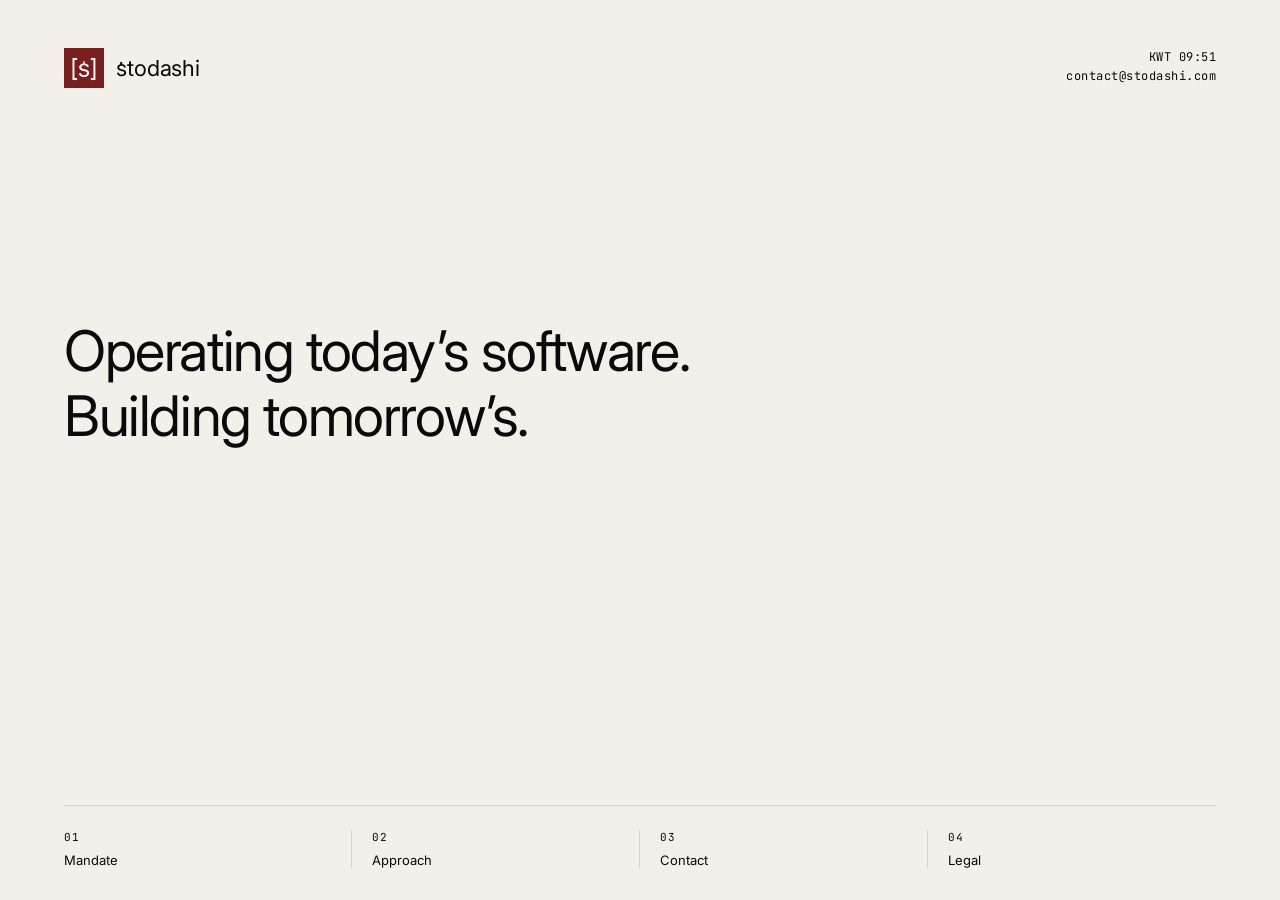
==== index.html @ 18bd7228 "Hero shifted to optical center; contact actions as hairline rows; live KWT clock; 200ms cross-fade" ====
<!DOCTYPE html>
<html lang="en">
<head>
  <meta charset="UTF-8" />
  <meta name="viewport" content="width=device-width, initial-scale=1.0" />
  <title>stodashi</title>
  <meta name="description" content="Operating today's software. Building tomorrow's." />
  <meta name="robots" content="index,follow" />
  <link rel="icon" type="image/png" href="/assets/stodashi-logo.png" />

  <link rel="preconnect" href="https://fonts.googleapis.com" />
  <link rel="preconnect" href="https://fonts.gstatic.com" crossorigin />
  <link
    href="https://fonts.googleapis.com/css2?family=Inter:wght@400&family=JetBrains+Mono:wght@400&display=swap"
    rel="stylesheet"
  />

  <style>
    :root {
      --obsidian: #0A0A0B;
      --graphite: #1A1A1C;
      --bone: #F2F0E8;
      --ash: #8C8C8F;
      --iron: #2A2A2D;
      --oxblood: #791F1F;

      --font-display: 'Inter', -apple-system, BlinkMacSystemFont, 'Helvetica Neue', sans-serif;
      --font-mono: 'JetBrains Mono', 'SF Mono', Menlo, Consolas, monospace;
    }

    *, *::before, *::after { box-sizing: border-box; }

    html, body {
      margin: 0;
      padding: 0;
      background: var(--obsidian);
      color: var(--bone);
      font-family: var(--font-display);
      font-weight: 400;
      -webkit-font-smoothing: antialiased;
      -moz-osx-font-smoothing: grayscale;
    }

    body {
      min-height: 100vh;
      display: flex;
      flex-direction: column;
      padding: 48px 64px 32px;
    }

    a { color: inherit; text-decoration: none; transition: color 120ms ease; }

    /* Header ---------------------------------------------------------------- */
    header {
      display: flex;
      justify-content: space-between;
      align-items: flex-start;
      margin-bottom: 80px;
    }

    .lockup {
      display: inline-flex;
      align-items: center;
      gap: 12px;
    }

    .lockup-mark {
      width: 40px;
      height: 40px;
      display: block;
    }

    .lockup-text {
      font-size: 22px;
      letter-spacing: -0.005em;
      color: var(--bone);
    }

    .stamp {
      font-family: var(--font-mono);
      font-size: 12px;
      color: var(--bone);
      text-align: right;
      letter-spacing: 0.04em;
      line-height: 1.6;
    }
    .stamp a { color: inherit; transition: color 120ms ease; }
    .stamp a:hover { color: var(--bone); }

    /* Hero ------------------------------------------------------------------ */
    main {
      flex: 1;
      display: flex;
      align-items: center;
      padding-bottom: 14vh;
    }

    .hero {
      font-size: 56px;
      line-height: 1.15;
      letter-spacing: -0.025em;
      color: var(--bone);
      max-width: 880px;
      margin: 0;
      font-weight: 400;
    }

    .hero .line { display: block; opacity: 0; }
    .hero .second { color: var(--ash); }

    @keyframes heroLineIn {
      from { opacity: 0; transform: translateY(8px); }
      to   { opacity: 1; transform: translateY(0); }
    }
    .hero .line-1 { animation: heroLineIn 720ms cubic-bezier(0.2, 0.7, 0.2, 1) 250ms forwards; }
    .hero .line-2 { animation: heroLineIn 720ms cubic-bezier(0.2, 0.7, 0.2, 1) 1050ms forwards; }
    @media (prefers-reduced-motion: reduce) {
      .hero .line { opacity: 1; animation: none; }
    }

    /* Index footer ---------------------------------------------------------- */
    .index {
      border-top: 1px solid var(--iron);
      padding-top: 24px;
      margin-top: 80px;
      display: grid;
      grid-template-columns: repeat(4, 1fr);
    }
    .index-item { padding: 0 20px; border-right: 1px solid var(--iron); }
    .index-item:first-child { padding-left: 0; }
    .index-item:last-child { padding-right: 0; border-right: none; }
    .index-item a { display: block; }
    .index-num {
      font-family: var(--font-mono);
      font-size: 11px;
      color: var(--ash);
      letter-spacing: 0.08em;
      margin-bottom: 8px;
      transition: color 120ms ease;
    }
    .index-title {
      font-size: 13px;
      color: var(--ash);
      letter-spacing: -0.005em;
      display: block;
      transition: color 120ms ease;
    }
    .index-item a:hover .index-num,
    .index-item a:hover .index-title { color: var(--bone); }

    @media (max-width: 720px) {
      body { padding: 32px 24px; }
      header { margin-bottom: 56px; }
      .hero { font-size: 26px; }
      .index {
        grid-template-columns: 1fr 1fr;
        gap: 24px 0;
        margin-top: 56px;
      }
      .index-item:nth-child(2) { border-right: none; padding-right: 0; }
      .index-item:nth-child(3) { padding-left: 0; border-right: 1px solid var(--iron); }
      .index-item:nth-child(4) { padding-right: 0; border-right: none; }
    }

    @media (max-width: 420px) {
      .index { grid-template-columns: 1fr; }
      .index-item {
        padding: 16px 0;
        border-right: none !important;
        border-bottom: 1px solid var(--iron);
      }
      .index-item:last-child { border-bottom: none; }
    }

    /* Page transition ------------------------------------------------------- */
    @view-transition { navigation: auto; }
    ::view-transition-old(root), ::view-transition-new(root) { animation-duration: 200ms; animation-timing-function: cubic-bezier(0.2, 0.6, 0.2, 1); }
    @keyframes pageFadeIn { from { opacity: 0; } to { opacity: 1; } }
    body { animation: pageFadeIn 200ms cubic-bezier(0.2, 0.6, 0.2, 1); }
    @supports (view-transition-name: none) { body { animation: none; } }
    @media (prefers-reduced-motion: reduce) { body { animation: none; } }
    .lockup-text .lockup-s { position: relative; display: inline-block; }
    .lockup-text .lockup-s::before { content: ""; position: absolute; top: 0.32em; left: 50%; transform: translateX(-50%); width: 0.075em; height: 0.13em; background: currentColor; }
    /* Inverted palette */
    body { --bone: #0A0A0B; --obsidian: #F2F0E8; --iron: #D6D4CD; --ash: #0A0A0B; }
  </style>
</head>
<body>
  <header>
    <a href="index.html" class="lockup" aria-label="Stodashi home">
      <img src="/assets/stodashi-logo.png" alt="" class="lockup-mark" width="40" height="40" />
      <span class="lockup-text"><span class="lockup-s">s</span>todashi</span>
    </a>
    <div class="stamp">
      <span id="local-time">KWT --:--</span><br />
      <a href="mailto:contact@stodashi.com">contact@stodashi.com</a>
    </div>
  </header>

  <main>
    <h1 class="hero">
      <span class="line line-1">Operating today&rsquo;s software.</span>
      <span class="line line-2 second">Building tomorrow&rsquo;s.</span>
    </h1>
  </main>

  <nav class="index" aria-label="Sections">
    <div class="index-item">
      <a href="mandate.html">
        <div class="index-num">01</div>
        <span class="index-title">Mandate</span>
      </a>
    </div>
    <div class="index-item">
      <a href="approach.html">
        <div class="index-num">02</div>
        <span class="index-title">Approach</span>
      </a>
    </div>
    <div class="index-item">
      <a href="contact.html">
        <div class="index-num">03</div>
        <span class="index-title">Contact</span>
      </a>
    </div>
    <div class="index-item">
      <a href="legal.html">
        <div class="index-num">04</div>
        <span class="index-title">Legal</span>
      </a>
    </div>
  </nav>
  <script src="/time.js" defer></script>
</body>
</html>
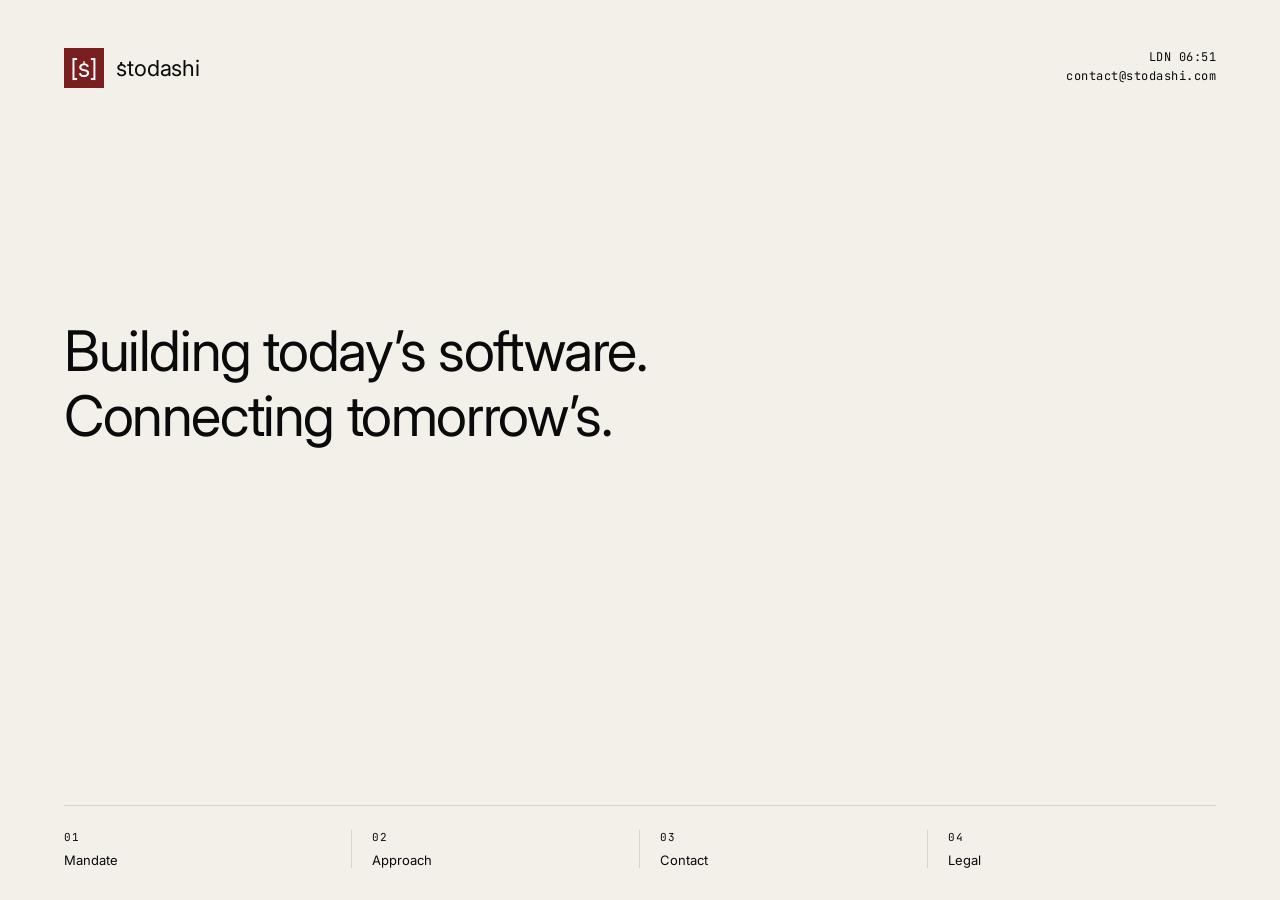
==== commit 736af3a5: "Reangle: London not Kuwait; mandate/lobby/console emphasize records hold; index hero Building/Connec" ====
--- a/index.html
+++ b/index.html
@@ -4,7 +4,7 @@
   <meta charset="UTF-8" />
   <meta name="viewport" content="width=device-width, initial-scale=1.0" />
   <title>stodashi</title>
-  <meta name="description" content="Operating today's software. Building tomorrow's." />
+  <meta name="description" content="Building today's software. Connecting tomorrow's." />
   <meta name="robots" content="index,follow" />
   <link rel="icon" type="image/png" href="/assets/stodashi-logo.png" />
 
@@ -192,15 +192,15 @@
       <span class="lockup-text"><span class="lockup-s">s</span>todashi</span>
     </a>
     <div class="stamp">
-      <span id="local-time">KWT --:--</span><br />
+      <span id="local-time">LDN --:--</span><br />
       <a href="mailto:contact@stodashi.com">contact@stodashi.com</a>
     </div>
   </header>
 
   <main>
     <h1 class="hero">
-      <span class="line line-1">Operating today&rsquo;s software.</span>
-      <span class="line line-2 second">Building tomorrow&rsquo;s.</span>
+      <span class="line line-1">Building today&rsquo;s software.</span>
+      <span class="line line-2 second">Connecting tomorrow&rsquo;s.</span>
     </h1>
   </main>
 
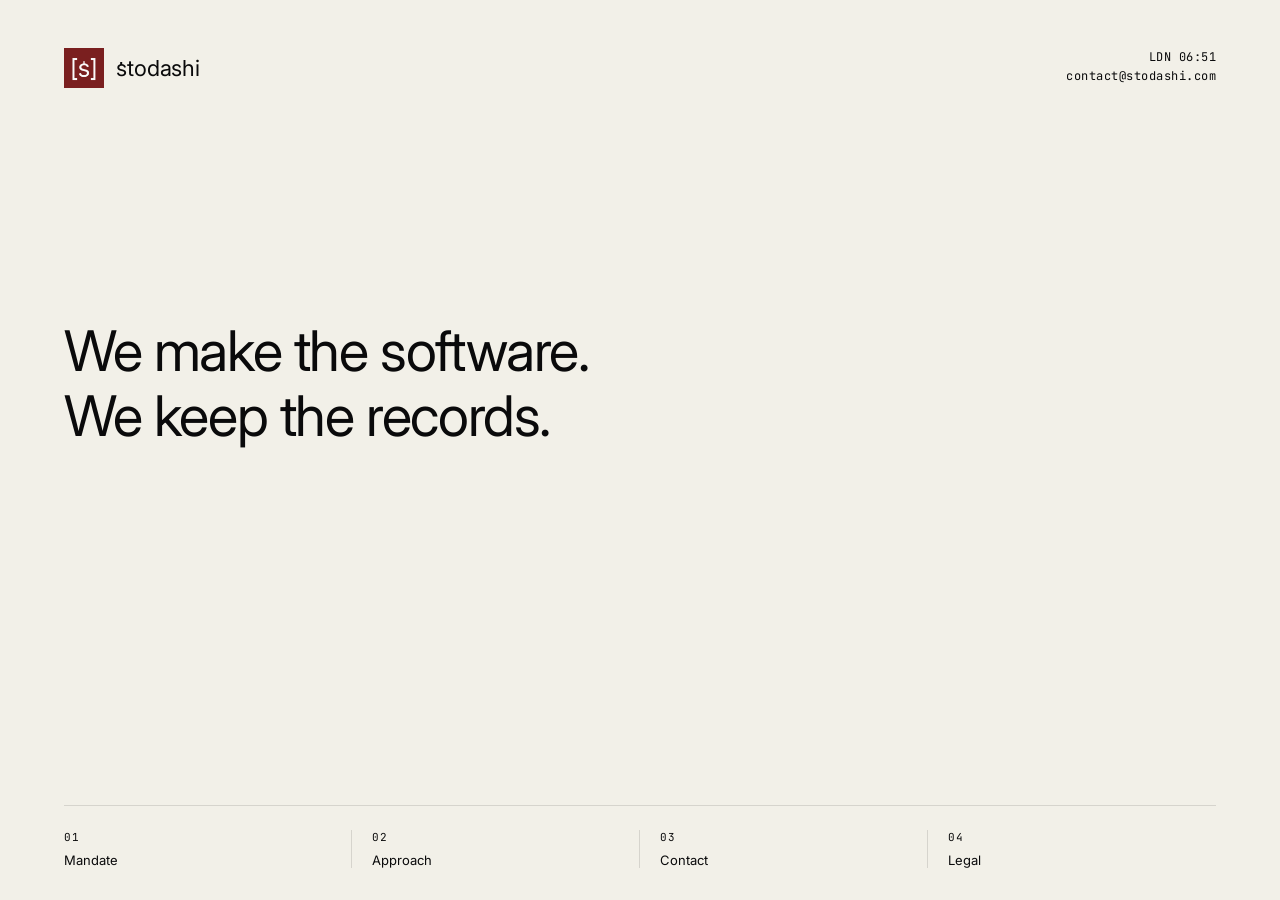
==== commit 7ef7d321: "Fresh rewrite across all pages: plainspoken voice, software-build + records-acquisition positioning" ====
--- a/index.html
+++ b/index.html
@@ -4,7 +4,7 @@
   <meta charset="UTF-8" />
   <meta name="viewport" content="width=device-width, initial-scale=1.0" />
   <title>stodashi</title>
-  <meta name="description" content="Building today's software. Connecting tomorrow's." />
+  <meta name="description" content="Stodashi makes software for institutions and acquires the records that run on it." />
   <meta name="robots" content="index,follow" />
   <link rel="icon" type="image/png" href="/assets/stodashi-logo.png" />
 
@@ -199,8 +199,8 @@
 
   <main>
     <h1 class="hero">
-      <span class="line line-1">Building today&rsquo;s software.</span>
-      <span class="line line-2 second">Connecting tomorrow&rsquo;s.</span>
+      <span class="line line-1">We make the software.</span>
+      <span class="line line-2 second">We keep the records.</span>
     </h1>
   </main>
 
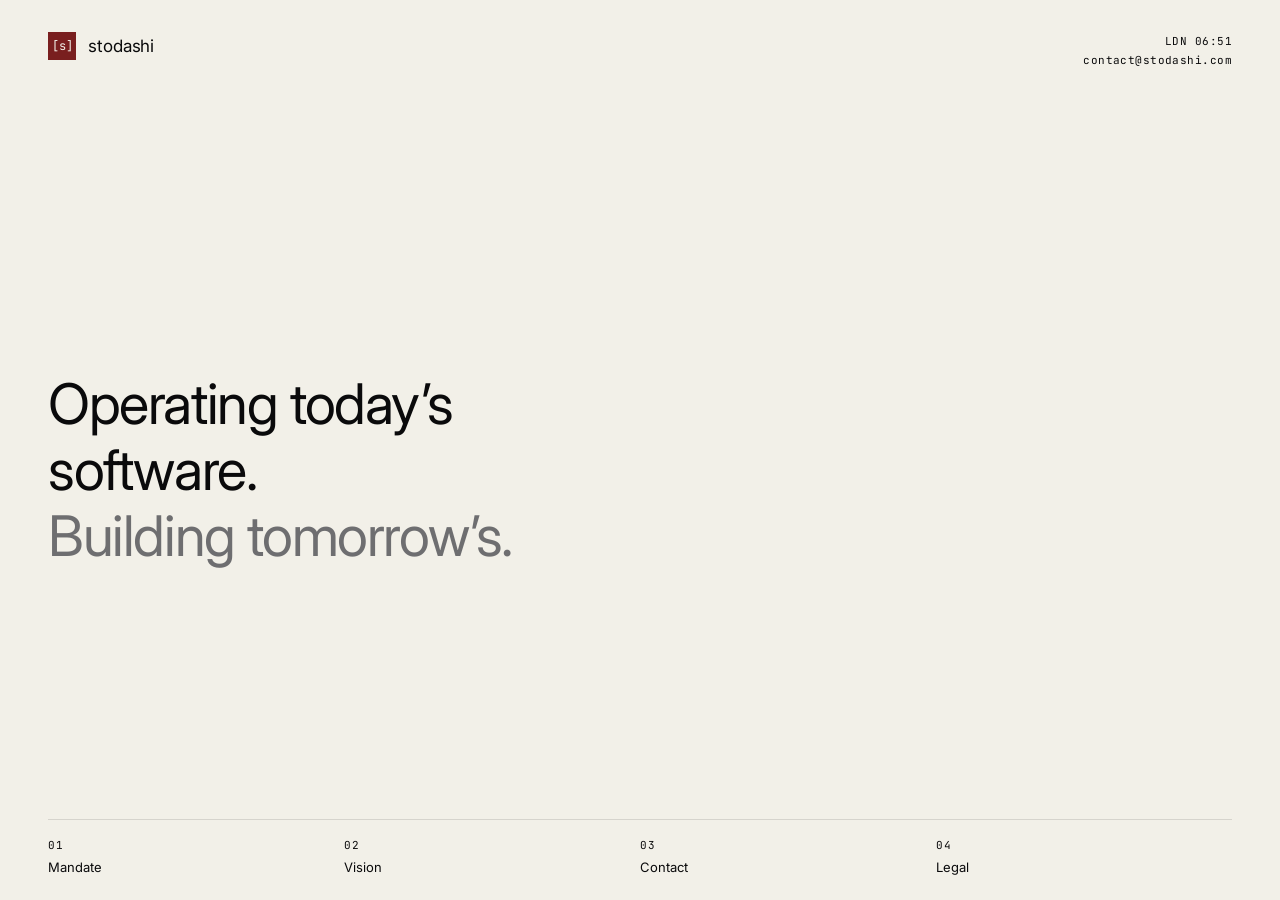
==== commit 230a55d3: "Full redesign: new shared stylesheet, [s] CSS lockup, Vision page added, Privacy + Terms split out, " ====
--- a/index.html
+++ b/index.html
@@ -4,232 +4,206 @@
   <meta charset="UTF-8" />
   <meta name="viewport" content="width=device-width, initial-scale=1.0" />
   <title>stodashi</title>
-  <meta name="description" content="Stodashi makes software for institutions and acquires the records that run on it." />
+  <meta name="description" content="Operating today's software. Building tomorrow's." />
   <meta name="robots" content="index,follow" />
   <link rel="icon" type="image/png" href="/assets/stodashi-logo.png" />
-
   <link rel="preconnect" href="https://fonts.googleapis.com" />
   <link rel="preconnect" href="https://fonts.gstatic.com" crossorigin />
-  <link
-    href="https://fonts.googleapis.com/css2?family=Inter:wght@400&family=JetBrains+Mono:wght@400&display=swap"
-    rel="stylesheet"
-  />
-
+  <link href="https://fonts.googleapis.com/css2?family=Inter:wght@400&family=JetBrains+Mono:wght@400&display=swap" rel="stylesheet" />
   <style>
-    :root {
-      --obsidian: #0A0A0B;
-      --graphite: #1A1A1C;
-      --bone: #F2F0E8;
-      --ash: #8C8C8F;
-      --iron: #2A2A2D;
-      --oxblood: #791F1F;
-
-      --font-display: 'Inter', -apple-system, BlinkMacSystemFont, 'Helvetica Neue', sans-serif;
-      --font-mono: 'JetBrains Mono', 'SF Mono', Menlo, Consolas, monospace;
-    }
-
-    *, *::before, *::after { box-sizing: border-box; }
-
-    html, body {
-      margin: 0;
-      padding: 0;
-      background: var(--obsidian);
-      color: var(--bone);
-      font-family: var(--font-display);
-      font-weight: 400;
-      -webkit-font-smoothing: antialiased;
-      -moz-osx-font-smoothing: grayscale;
-    }
-
-    body {
-      min-height: 100vh;
-      display: flex;
-      flex-direction: column;
-      padding: 48px 64px 32px;
-    }
-
-    a { color: inherit; text-decoration: none; transition: color 120ms ease; }
-
-    /* Header ---------------------------------------------------------------- */
-    header {
-      display: flex;
-      justify-content: space-between;
-      align-items: flex-start;
-      margin-bottom: 80px;
-    }
-
-    .lockup {
-      display: inline-flex;
-      align-items: center;
-      gap: 12px;
-    }
-
-    .lockup-mark {
-      width: 40px;
-      height: 40px;
-      display: block;
-    }
-
-    .lockup-text {
-      font-size: 22px;
-      letter-spacing: -0.005em;
-      color: var(--bone);
-    }
-
-    .stamp {
-      font-family: var(--font-mono);
-      font-size: 12px;
-      color: var(--bone);
-      text-align: right;
-      letter-spacing: 0.04em;
-      line-height: 1.6;
-    }
-    .stamp a { color: inherit; transition: color 120ms ease; }
-    .stamp a:hover { color: var(--bone); }
-
-    /* Hero ------------------------------------------------------------------ */
-    main {
-      flex: 1;
-      display: flex;
-      align-items: center;
-      padding-bottom: 14vh;
-    }
-
-    .hero {
-      font-size: 56px;
-      line-height: 1.15;
-      letter-spacing: -0.025em;
-      color: var(--bone);
-      max-width: 880px;
-      margin: 0;
-      font-weight: 400;
-    }
-
-    .hero .line { display: block; opacity: 0; }
-    .hero .second { color: var(--ash); }
-
-    @keyframes heroLineIn {
-      from { opacity: 0; transform: translateY(8px); }
-      to   { opacity: 1; transform: translateY(0); }
-    }
-    .hero .line-1 { animation: heroLineIn 720ms cubic-bezier(0.2, 0.7, 0.2, 1) 250ms forwards; }
-    .hero .line-2 { animation: heroLineIn 720ms cubic-bezier(0.2, 0.7, 0.2, 1) 1050ms forwards; }
-    @media (prefers-reduced-motion: reduce) {
-      .hero .line { opacity: 1; animation: none; }
-    }
-
-    /* Index footer ---------------------------------------------------------- */
-    .index {
-      border-top: 1px solid var(--iron);
-      padding-top: 24px;
-      margin-top: 80px;
-      display: grid;
-      grid-template-columns: repeat(4, 1fr);
-    }
-    .index-item { padding: 0 20px; border-right: 1px solid var(--iron); }
-    .index-item:first-child { padding-left: 0; }
-    .index-item:last-child { padding-right: 0; border-right: none; }
-    .index-item a { display: block; }
-    .index-num {
-      font-family: var(--font-mono);
-      font-size: 11px;
-      color: var(--ash);
-      letter-spacing: 0.08em;
-      margin-bottom: 8px;
-      transition: color 120ms ease;
-    }
-    .index-title {
-      font-size: 13px;
-      color: var(--ash);
-      letter-spacing: -0.005em;
-      display: block;
-      transition: color 120ms ease;
-    }
-    .index-item a:hover .index-num,
-    .index-item a:hover .index-title { color: var(--bone); }
-
-    @media (max-width: 720px) {
-      body { padding: 32px 24px; }
-      header { margin-bottom: 56px; }
-      .hero { font-size: 26px; }
-      .index {
-        grid-template-columns: 1fr 1fr;
-        gap: 24px 0;
-        margin-top: 56px;
-      }
-      .index-item:nth-child(2) { border-right: none; padding-right: 0; }
-      .index-item:nth-child(3) { padding-left: 0; border-right: 1px solid var(--iron); }
-      .index-item:nth-child(4) { padding-right: 0; border-right: none; }
-    }
-
-    @media (max-width: 420px) {
-      .index { grid-template-columns: 1fr; }
-      .index-item {
-        padding: 16px 0;
-        border-right: none !important;
-        border-bottom: 1px solid var(--iron);
-      }
-      .index-item:last-child { border-bottom: none; }
-    }
-
-    /* Page transition ------------------------------------------------------- */
-    @view-transition { navigation: auto; }
-    ::view-transition-old(root), ::view-transition-new(root) { animation-duration: 200ms; animation-timing-function: cubic-bezier(0.2, 0.6, 0.2, 1); }
-    @keyframes pageFadeIn { from { opacity: 0; } to { opacity: 1; } }
-    body { animation: pageFadeIn 200ms cubic-bezier(0.2, 0.6, 0.2, 1); }
-    @supports (view-transition-name: none) { body { animation: none; } }
-    @media (prefers-reduced-motion: reduce) { body { animation: none; } }
-    .lockup-text .lockup-s { position: relative; display: inline-block; }
-    .lockup-text .lockup-s::before { content: ""; position: absolute; top: 0.32em; left: 50%; transform: translateX(-50%); width: 0.075em; height: 0.13em; background: currentColor; }
-    /* Inverted palette */
-    body { --bone: #0A0A0B; --obsidian: #F2F0E8; --iron: #D6D4CD; --ash: #0A0A0B; }
+/* ==========================================================================
+   stodashi — stylesheet
+   Light cream background, dark text, hairline rules, mono accents.
+   No shadows, no gradients, no rounded corners >2px.
+   ========================================================================== */
+
+:root {
+  --obsidian: #0A0A0B;
+  --bone: #F2F0E8;
+  --ash: #6E6E70;
+  --hairline: #D6D4CD;
+  --oxblood: #791F1F;
+
+  --font-display: 'Inter', -apple-system, BlinkMacSystemFont, 'Helvetica Neue', sans-serif;
+  --font-mono: 'JetBrains Mono', ui-monospace, 'SF Mono', Menlo, Consolas, monospace;
+}
+
+* { box-sizing: border-box; }
+html, body { margin: 0; padding: 0; }
+
+html { font-size: 16px; -webkit-font-smoothing: antialiased; -moz-osx-font-smoothing: grayscale; }
+
+body {
+  background: var(--bone);
+  color: var(--obsidian);
+  font-family: var(--font-display);
+  font-weight: 400;
+  letter-spacing: -0.005em;
+  min-height: 100vh;
+  display: flex;
+  flex-direction: column;
+  padding: 32px 48px 24px;
+}
+
+a { color: inherit; text-decoration: none; transition: color 200ms ease, border-color 200ms ease; }
+::selection { background: var(--obsidian); color: var(--bone); }
+
+/* ==========================================================================
+   Site header — same on every page
+   ========================================================================== */
+.site-header {
+  display: flex;
+  justify-content: space-between;
+  align-items: flex-start;
+  margin-bottom: 88px;
+}
+
+.lockup { display: inline-flex; align-items: center; gap: 12px; }
+
+.lockup-mark {
+  width: 28px;
+  height: 28px;
+  background: var(--oxblood);
+  color: var(--bone);
+  display: inline-flex;
+  align-items: center;
+  justify-content: center;
+  font-family: var(--font-mono);
+  font-size: 12px;
+  letter-spacing: 0;
+  line-height: 1;
+}
+
+.lockup-text { font-size: 17px; letter-spacing: -0.005em; color: var(--obsidian); }
+
+.stamp {
+  font-family: var(--font-mono);
+  font-size: 11px;
+  text-align: right;
+  letter-spacing: 0.04em;
+  line-height: 1.7;
+  color: var(--obsidian);
+}
+.stamp a:hover { color: var(--obsidian); }
+
+main { flex: 1; display: flex; flex-direction: column; }
+
+/* ==========================================================================
+   Bottom-edge index — same on every page
+   ========================================================================== */
+.index {
+  margin-top: auto;
+  display: grid;
+  grid-template-columns: repeat(4, 1fr);
+  border-top: 1px solid var(--hairline);
+  padding-top: 18px;
+}
+.index-item { padding-right: 24px; }
+.index-item .num {
+  font-family: var(--font-mono);
+  font-size: 11px;
+  letter-spacing: 0.08em;
+  color: var(--obsidian);
+  margin-bottom: 4px;
+  display: block;
+}
+.index-item .name { font-size: 13px; letter-spacing: -0.005em; color: var(--obsidian); }
+.index-item.current a { pointer-events: none; }
+.index-item.current .num::after { content: '  ·'; }
+
+/* ==========================================================================
+   PAGE: Lobby (index) — single statement, vertically centered, lots of air
+   ========================================================================== */
+.lobby {
+  flex: 1;
+  display: flex;
+  align-items: center;
+  padding: 4vh 0 8vh;
+}
+
+.lobby-statement {
+  font-size: clamp(2rem, 4.6vw, 3.5rem);
+  line-height: 1.18;
+  letter-spacing: -0.025em;
+  font-weight: 400;
+  margin: 0;
+  max-width: 18ch;
+}
+
+.lobby-statement .second { color: var(--ash); display: block; }
+
+/* ==========================================================================
+   Page transition fade
+   ========================================================================== */
+@keyframes pageFadeIn { from { opacity: 0; } to { opacity: 1; } }
+body { animation: pageFadeIn 240ms cubic-bezier(.2,.6,.2,1); }
+@media (prefers-reduced-motion: reduce) { body { animation: none; } }
+
+/* ==========================================================================
+   Responsive
+   ========================================================================== */
+@media (max-width: 720px) {
+  body { padding: 24px 20px; }
+  .site-header { margin-bottom: 56px; }
+  .stamp { font-size: 10px; }
+
+  .lobby-statement { font-size: 26px; max-width: 16ch; }
+
+  .index { grid-template-columns: 1fr 1fr; gap: 18px 0; }
+  .index-item { padding-right: 12px; }
+  .index-item:nth-child(odd) { padding-right: 0; }
+}
   </style>
 </head>
 <body>
-  <header>
+  <header class="site-header">
     <a href="index.html" class="lockup" aria-label="Stodashi home">
-      <img src="/assets/stodashi-logo.png" alt="" class="lockup-mark" width="40" height="40" />
-      <span class="lockup-text"><span class="lockup-s">s</span>todashi</span>
+      <span class="lockup-mark" aria-hidden="true">[s]</span>
+      <span class="lockup-text">stodashi</span>
     </a>
     <div class="stamp">
-      <span id="local-time">LDN --:--</span><br />
+      <span id="local-time">LDN &mdash;:&mdash;</span><br />
       <a href="mailto:contact@stodashi.com">contact@stodashi.com</a>
     </div>
   </header>
 
   <main>
-    <h1 class="hero">
-      <span class="line line-1">We make the software.</span>
-      <span class="line line-2 second">We keep the records.</span>
-    </h1>
+    <section class="lobby" aria-label="Statement">
+      <h1 class="lobby-statement">
+        Operating today&rsquo;s software.<span class="second">Building tomorrow&rsquo;s.</span>
+      </h1>
+    </section>
   </main>
 
   <nav class="index" aria-label="Sections">
     <div class="index-item">
-      <a href="mandate.html">
-        <div class="index-num">01</div>
-        <span class="index-title">Mandate</span>
-      </a>
-    </div>
-    <div class="index-item">
-      <a href="approach.html">
-        <div class="index-num">02</div>
-        <span class="index-title">Approach</span>
-      </a>
-    </div>
-    <div class="index-item">
-      <a href="contact.html">
-        <div class="index-num">03</div>
-        <span class="index-title">Contact</span>
-      </a>
-    </div>
-    <div class="index-item">
-      <a href="legal.html">
-        <div class="index-num">04</div>
-        <span class="index-title">Legal</span>
-      </a>
+      <a href="mandate.html"><span class="num">01</span><span class="name">Mandate</span></a>
+    </div>
+    <div class="index-item">
+      <a href="vision.html"><span class="num">02</span><span class="name">Vision</span></a>
+    </div>
+    <div class="index-item">
+      <a href="contact.html"><span class="num">03</span><span class="name">Contact</span></a>
+    </div>
+    <div class="index-item">
+      <a href="legal.html"><span class="num">04</span><span class="name">Legal</span></a>
     </div>
   </nav>
-  <script src="/time.js" defer></script>
+
+  <script>
+    (function () {
+      var el = document.getElementById('local-time');
+      if (!el) return;
+      var fmt = new Intl.DateTimeFormat('en-GB', {
+        timeZone: 'Europe/London',
+        hour: '2-digit',
+        minute: '2-digit',
+        hour12: false
+      });
+      function tick() { el.textContent = 'LDN ' + fmt.format(new Date()); }
+      tick();
+      setInterval(tick, 60000);
+    })();
+  </script>
 </body>
 </html>
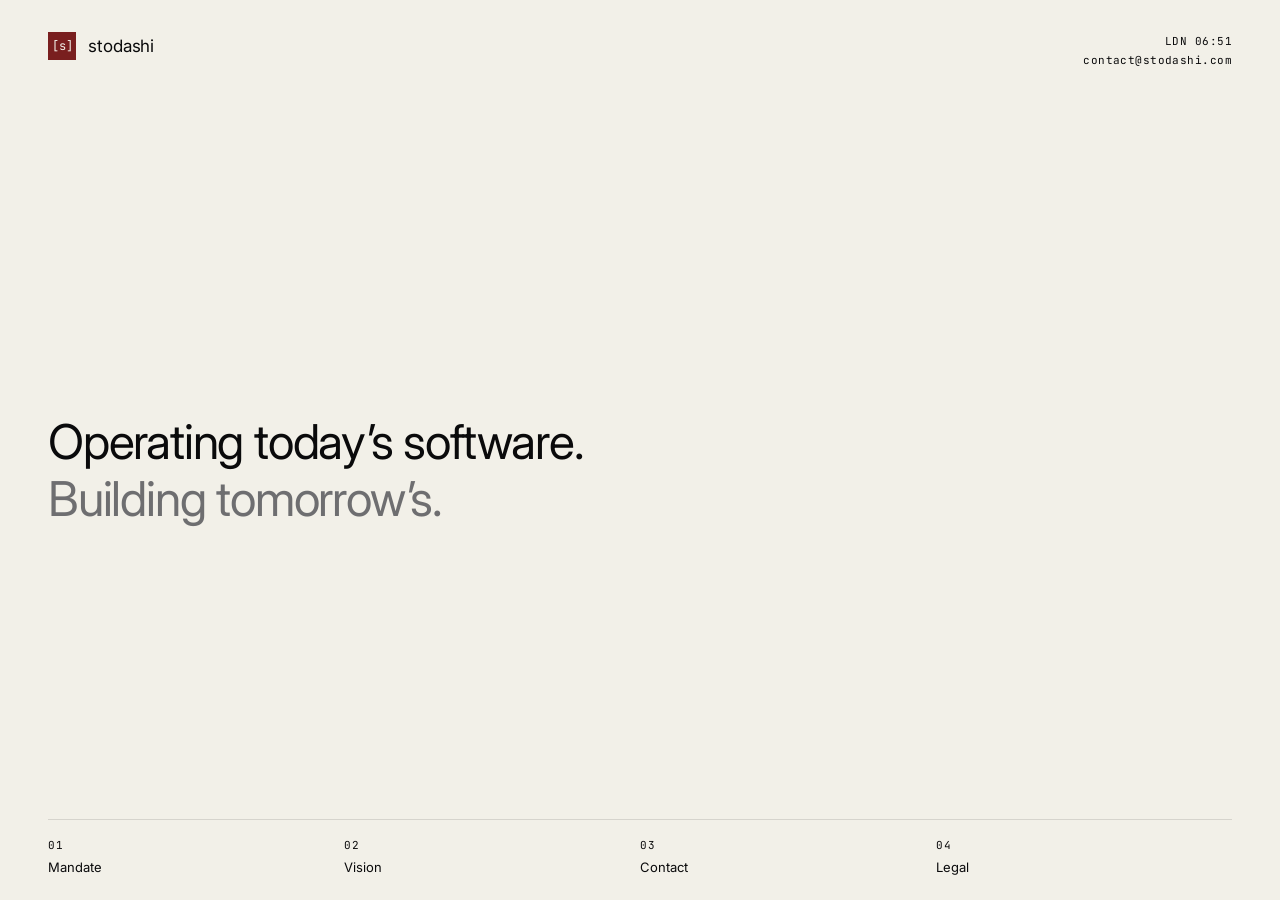
==== commit 78df951e: "Index hero: each line on its own line, both at 48px (32px mobile), staggered fade-in" ====
--- a/index.html
+++ b/index.html
@@ -122,15 +122,30 @@
 }
 
 .lobby-statement {
-  font-size: clamp(2rem, 4.6vw, 3.5rem);
-  line-height: 1.18;
+  font-size: 48px;
+  line-height: 1.2;
   letter-spacing: -0.025em;
   font-weight: 400;
   margin: 0;
-  max-width: 18ch;
-}
-
-.lobby-statement .second { color: var(--ash); display: block; }
+}
+
+.lobby-statement .first,
+.lobby-statement .second {
+  display: block;
+  opacity: 0;
+  animation: heroLineIn 720ms cubic-bezier(.2,.7,.2,1) forwards;
+}
+.lobby-statement .first  { animation-delay: 200ms; }
+.lobby-statement .second { animation-delay: 900ms; color: var(--ash); }
+
+@keyframes heroLineIn {
+  from { opacity: 0; transform: translateY(8px); }
+  to   { opacity: 1; transform: translateY(0); }
+}
+@media (prefers-reduced-motion: reduce) {
+  .lobby-statement .first,
+  .lobby-statement .second { opacity: 1; animation: none; }
+}
 
 /* ==========================================================================
    Page transition fade
@@ -147,7 +162,7 @@
   .site-header { margin-bottom: 56px; }
   .stamp { font-size: 10px; }
 
-  .lobby-statement { font-size: 26px; max-width: 16ch; }
+  .lobby-statement { font-size: 32px; }
 
   .index { grid-template-columns: 1fr 1fr; gap: 18px 0; }
   .index-item { padding-right: 12px; }
@@ -170,7 +185,8 @@
   <main>
     <section class="lobby" aria-label="Statement">
       <h1 class="lobby-statement">
-        Operating today&rsquo;s software.<span class="second">Building tomorrow&rsquo;s.</span>
+        <span class="first">Operating today&rsquo;s software.</span>
+        <span class="second">Building tomorrow&rsquo;s.</span>
       </h1>
     </section>
   </main>
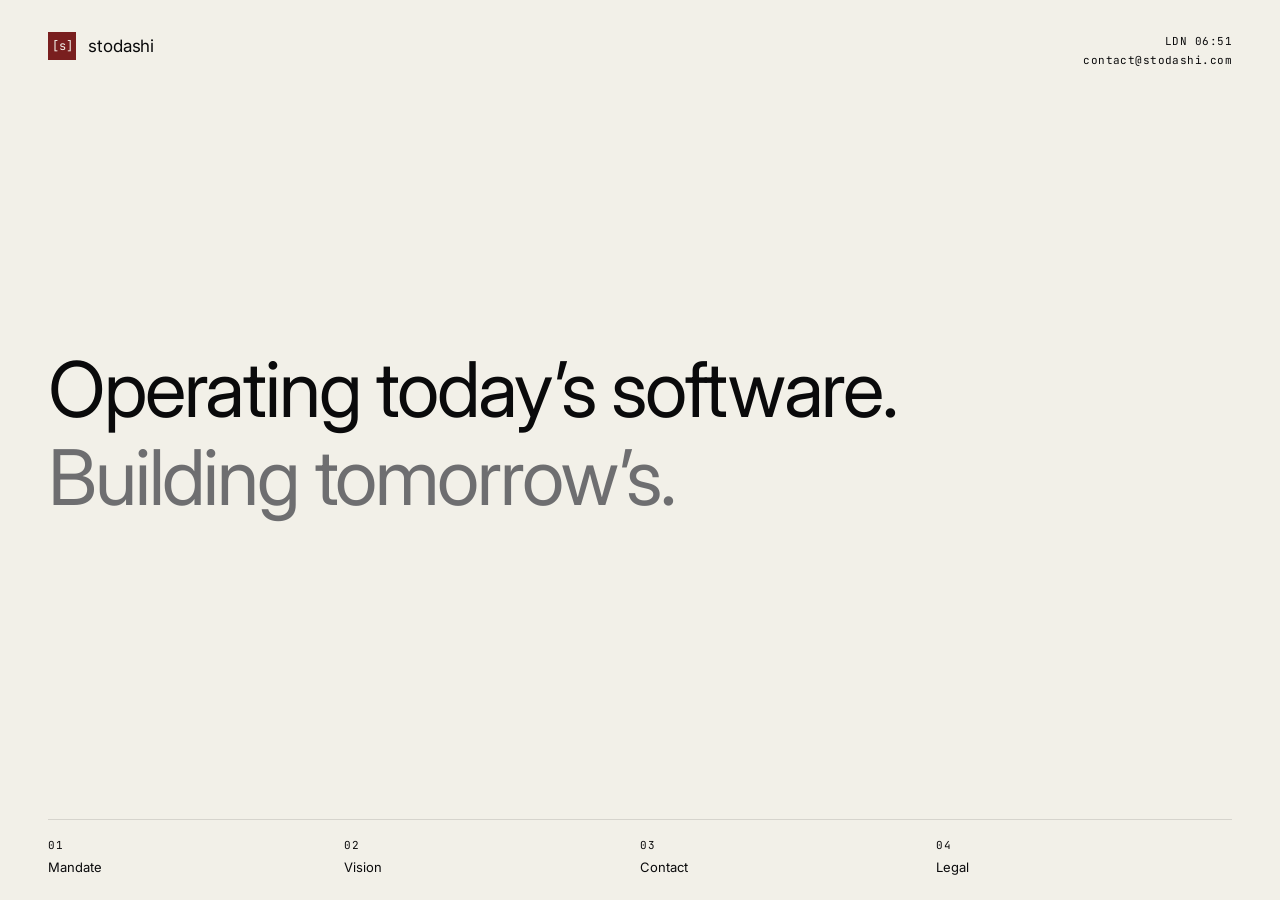
==== commit 43f3f548: "Mandate body+tag centered between heading and footer; index hero bigger (clamp 40-80px) and lifted t" ====
--- a/index.html
+++ b/index.html
@@ -118,13 +118,13 @@
   flex: 1;
   display: flex;
   align-items: center;
-  padding: 4vh 0 8vh;
+  padding-bottom: 12vh;
 }
 
 .lobby-statement {
-  font-size: 48px;
-  line-height: 1.2;
-  letter-spacing: -0.025em;
+  font-size: clamp(40px, 6vw, 80px);
+  line-height: 1.15;
+  letter-spacing: -0.028em;
   font-weight: 400;
   margin: 0;
 }
@@ -162,7 +162,7 @@
   .site-header { margin-bottom: 56px; }
   .stamp { font-size: 10px; }
 
-  .lobby-statement { font-size: 32px; }
+  .lobby-statement { font-size: 36px; }
 
   .index { grid-template-columns: 1fr 1fr; gap: 18px 0; }
   .index-item { padding-right: 12px; }
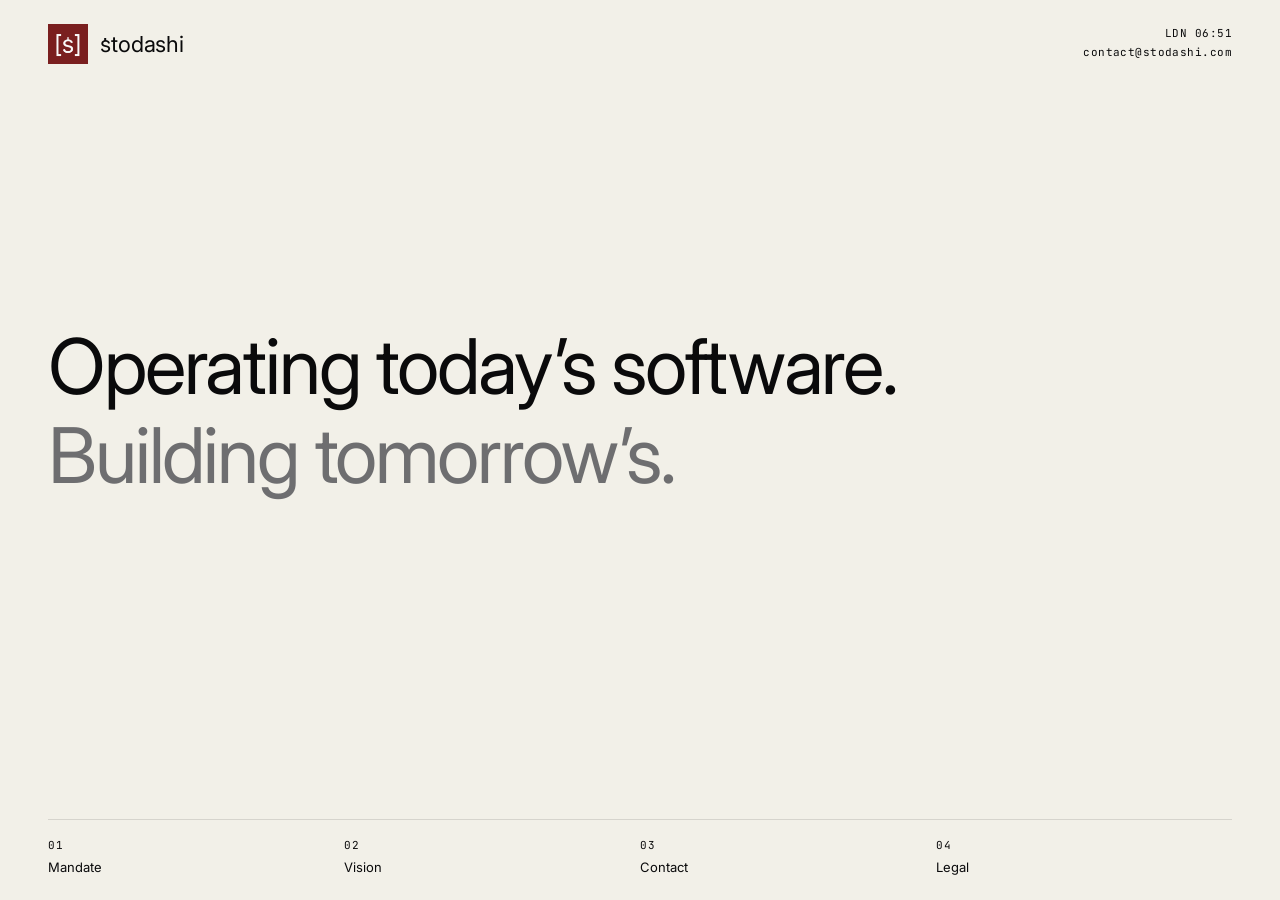
==== commit 365f93a0: "Restore PNG logo + s-tick wordmark; reduce header padding for less scroll; vision page bigger + drop" ====
--- a/index.html
+++ b/index.html
@@ -42,7 +42,7 @@
   min-height: 100vh;
   display: flex;
   flex-direction: column;
-  padding: 32px 48px 24px;
+  padding: 24px 48px 24px;
 }
 
 a { color: inherit; text-decoration: none; transition: color 200ms ease, border-color 200ms ease; }
@@ -55,26 +55,14 @@
   display: flex;
   justify-content: space-between;
   align-items: flex-start;
-  margin-bottom: 88px;
+  margin-bottom: 48px;
 }
 
 .lockup { display: inline-flex; align-items: center; gap: 12px; }
 
-.lockup-mark {
-  width: 28px;
-  height: 28px;
-  background: var(--oxblood);
-  color: var(--bone);
-  display: inline-flex;
-  align-items: center;
-  justify-content: center;
-  font-family: var(--font-mono);
-  font-size: 12px;
-  letter-spacing: 0;
-  line-height: 1;
-}
-
-.lockup-text { font-size: 17px; letter-spacing: -0.005em; color: var(--obsidian); }
+.lockup-mark { width: 40px; height: 40px; display: block; }
+
+.lockup-text { font-size: 22px; letter-spacing: -0.005em; color: var(--obsidian); }
 
 .stamp {
   font-family: var(--font-mono);
@@ -168,13 +156,15 @@
   .index-item { padding-right: 12px; }
   .index-item:nth-child(odd) { padding-right: 0; }
 }
+    .lockup-text .lockup-s { position: relative; display: inline-block; }
+    .lockup-text .lockup-s::before { content: ""; position: absolute; top: 0.32em; left: 50%; transform: translateX(-50%); width: 0.075em; height: 0.13em; background: currentColor; }
   </style>
 </head>
 <body>
   <header class="site-header">
     <a href="index.html" class="lockup" aria-label="Stodashi home">
-      <span class="lockup-mark" aria-hidden="true">[s]</span>
-      <span class="lockup-text">stodashi</span>
+      <img src="/assets/stodashi-logo.png" alt="" class="lockup-mark" width="40" height="40" />
+      <span class="lockup-text"><span class="lockup-s">s</span>todashi</span>
     </a>
     <div class="stamp">
       <span id="local-time">LDN &mdash;:&mdash;</span><br />
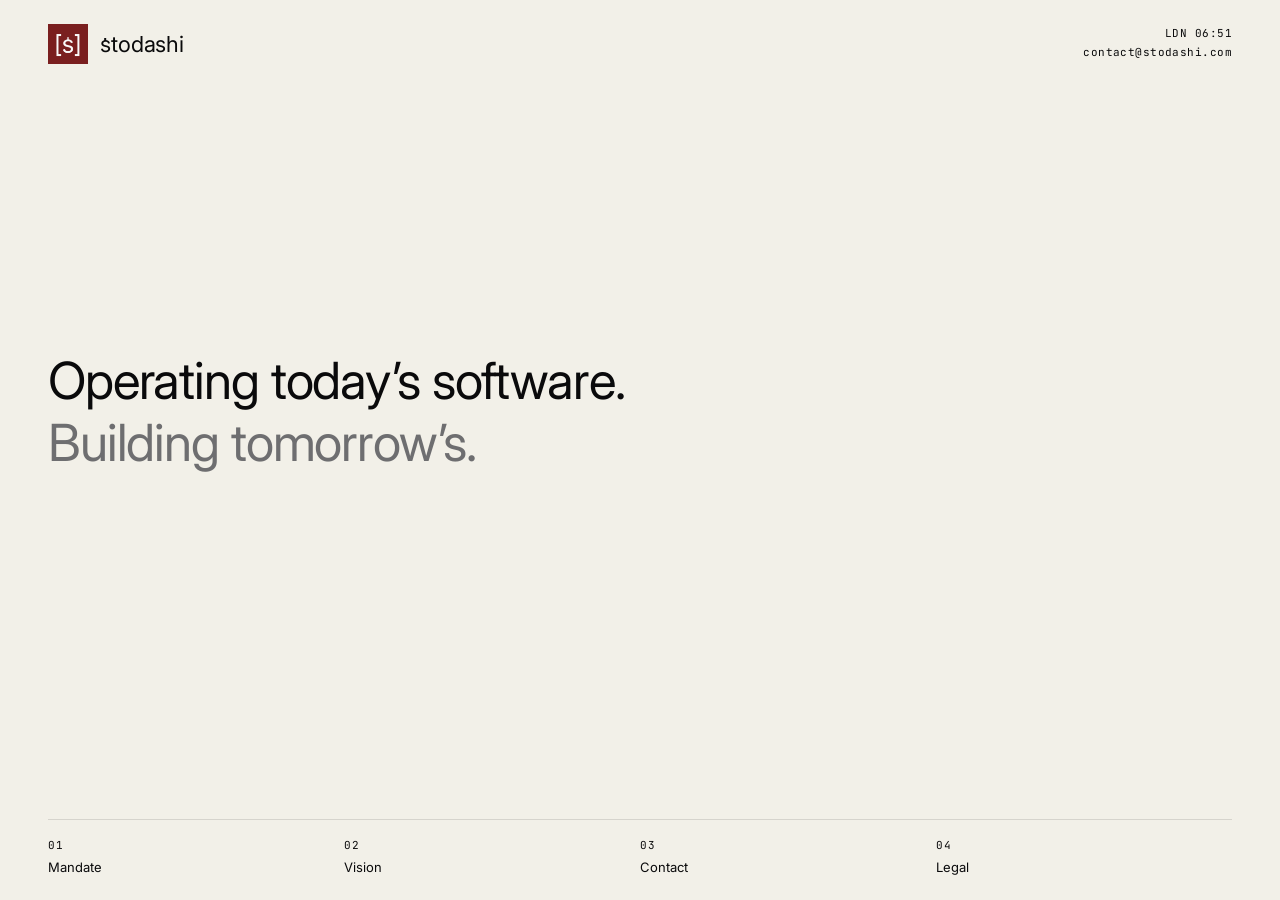
==== commit 582aaab6: "Mandate: shrink titles + nowrap so both fit on one line; tighten descriptions to match wrap Index he" ====
--- a/index.html
+++ b/index.html
@@ -110,9 +110,9 @@
 }
 
 .lobby-statement {
-  font-size: clamp(40px, 6vw, 80px);
-  line-height: 1.15;
-  letter-spacing: -0.028em;
+  font-size: clamp(28px, 4vw, 52px);
+  line-height: 1.2;
+  letter-spacing: -0.022em;
   font-weight: 400;
   margin: 0;
 }
@@ -150,7 +150,7 @@
   .site-header { margin-bottom: 56px; }
   .stamp { font-size: 10px; }
 
-  .lobby-statement { font-size: 36px; }
+  .lobby-statement { font-size: 26px; }
 
   .index { grid-template-columns: 1fr 1fr; gap: 18px 0; }
   .index-item { padding-right: 12px; }
